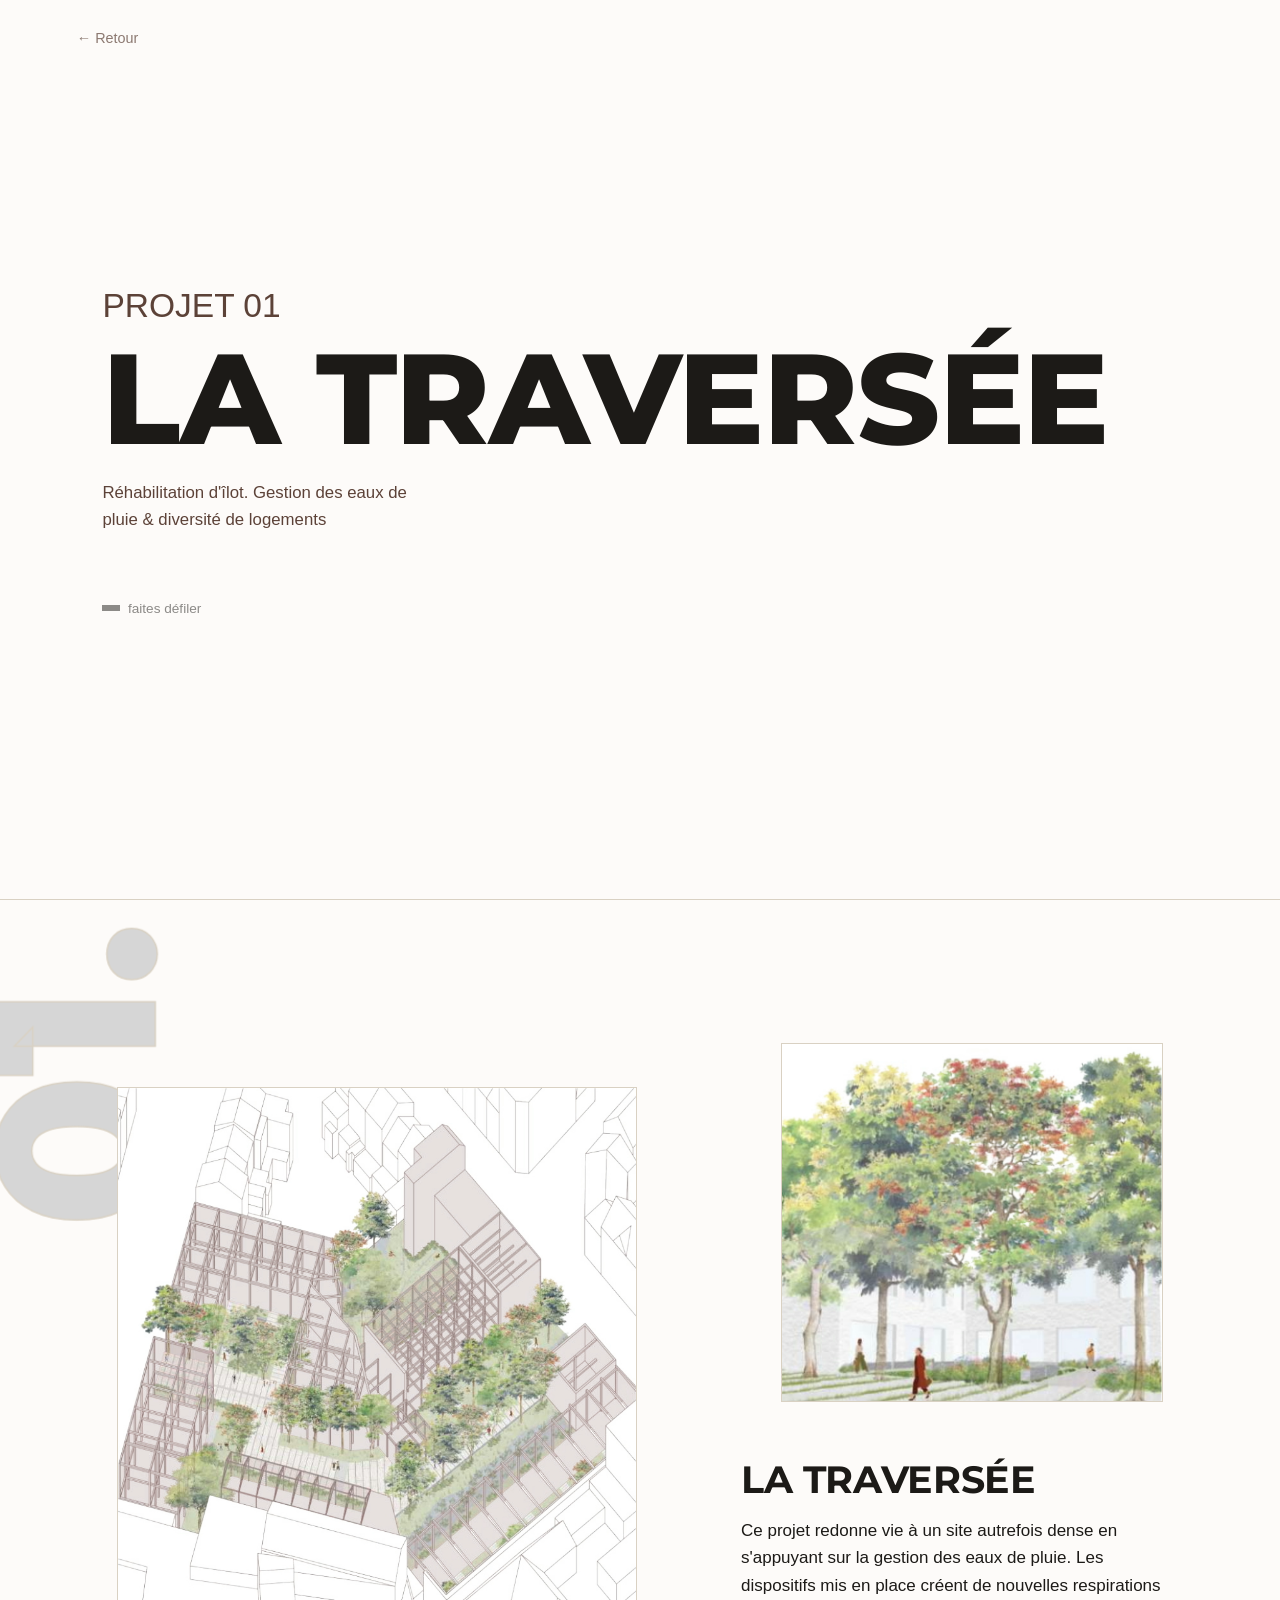
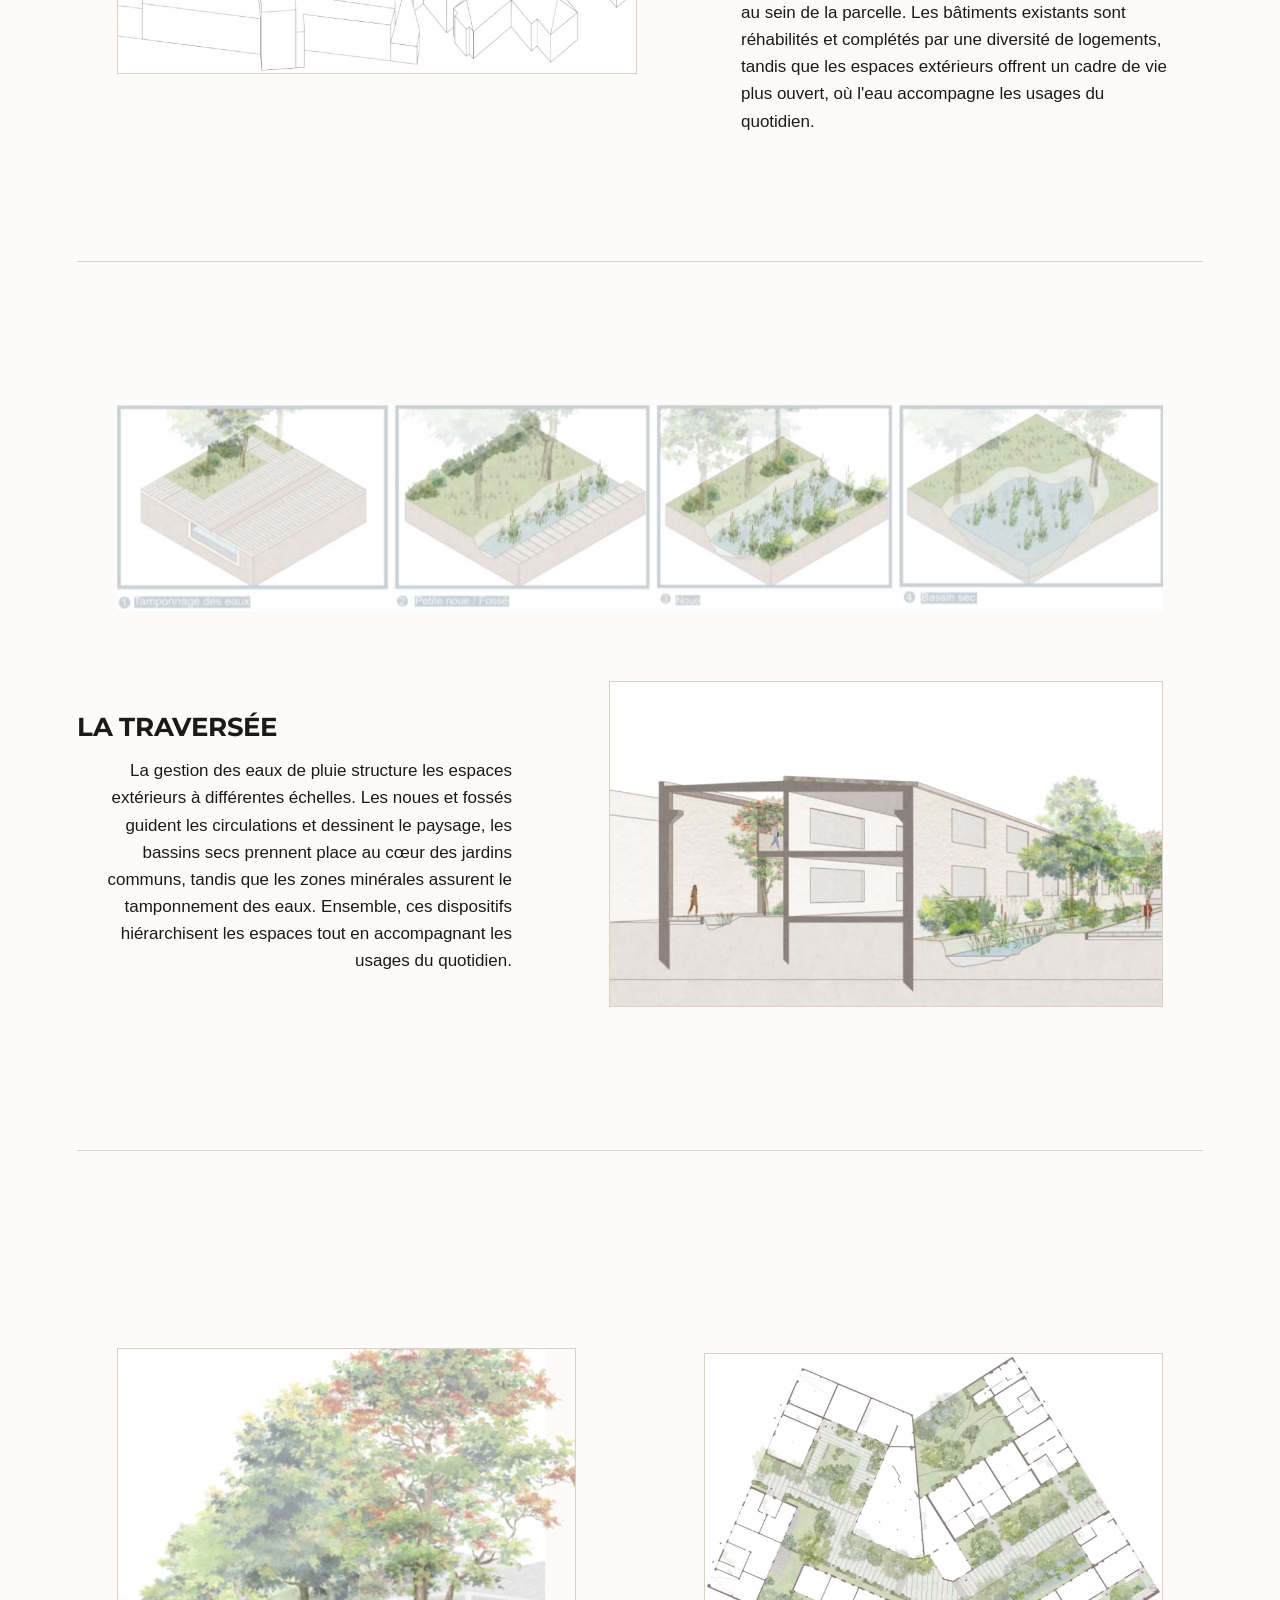
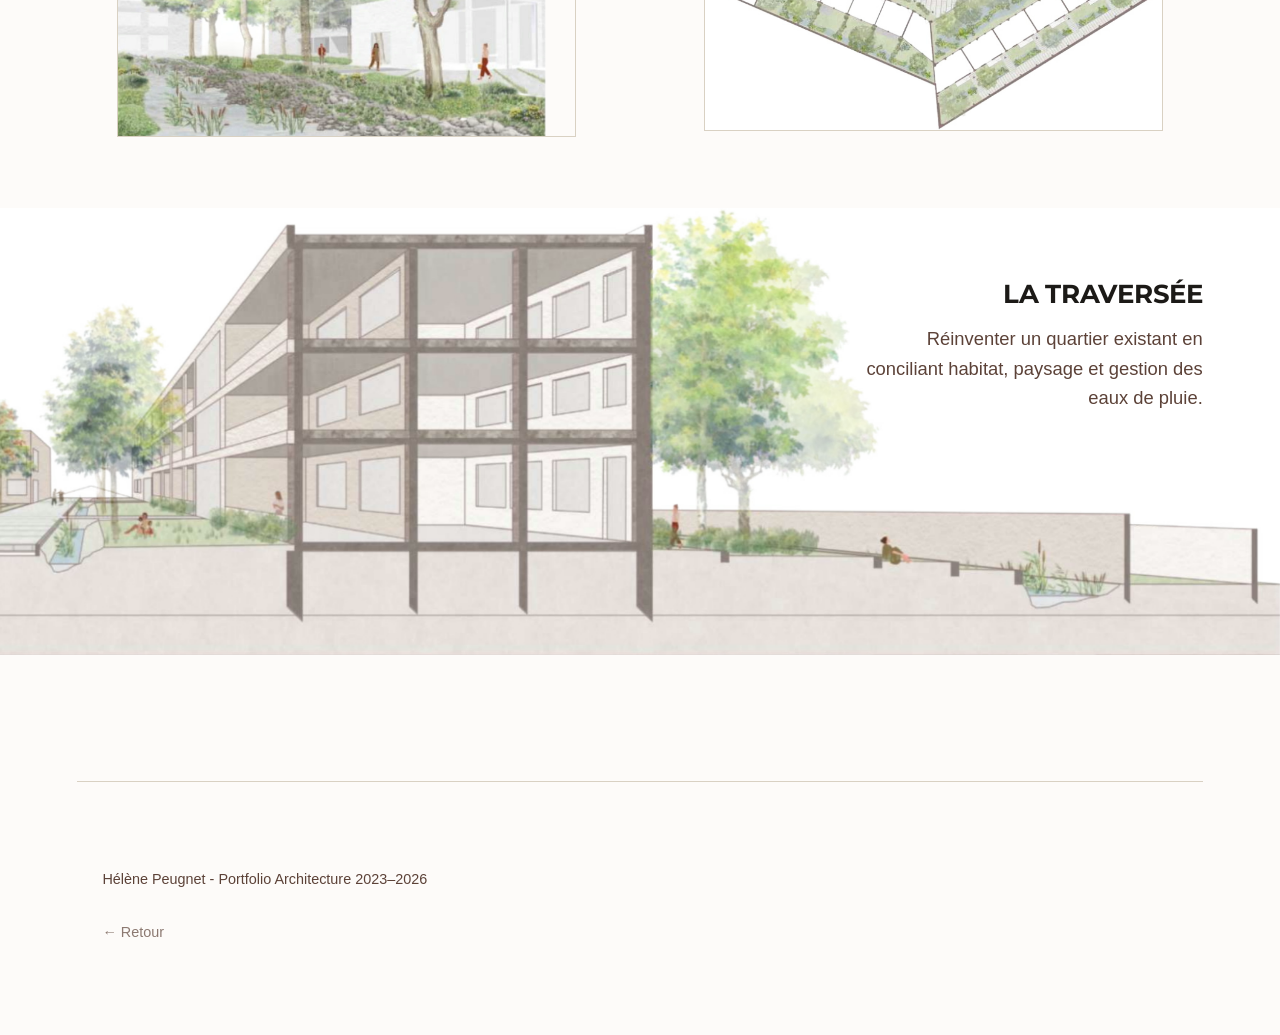
==== docs/projet-01.html @ 6276ecc7 "Add files via upload" ====
<!DOCTYPE html>
<html lang="fr">
<head>
<meta charset="UTF-8">
<meta name="viewport" content="width=device-width, initial-scale=1.0">
<title>La Traversée - Portfolio Hélène Peugnet</title>
<link rel="stylesheet" href="style.css">
</head>
<body>

  <a class="back-link" href="index.html">← Retour</a>

  <!-- En-tête de projet : point de départ de la séquence de scroll -->
  <header class="intro">
    <p class="intro__eyebrow">Projet 01</p>
    <h1 class="intro__title">La Traversée</h1>
    <p class="intro__meta">Réhabilitation d'îlot. Gestion des eaux de pluie &amp; diversité de logements</p>
    <div class="intro__scroll">faites défiler</div>
  </header>

  <main>

    <!-- ============ BLOC 1 — d'après la page 5 ============ -->
    <section class="block" id="bloc-1">
      <span class="block__number--corner reveal" aria-hidden="true">01.</span>

      <figure class="block__image block__image--large reveal reveal--left">
        <img src="assets/p01-axo.avif" alt="Vue axonométrique du projet La Traversée, bâtiments réhabilités entourés d'arbres et de coursives en bois">
      </figure>

      <div class="block__side">
        <figure class="block__image block__image--small reveal reveal--right">
          <img src="assets/p01-photo.avif" alt="Perspective d'une allée plantée entre les logements">
        </figure>

        <div class="block__text reveal reveal--right">
          <h2>La Traversée</h2>
          <p>Ce projet redonne vie à un site autrefois dense en s'appuyant sur la gestion des eaux de pluie. Les dispositifs mis en place créent de nouvelles respirations au sein de la parcelle. Les bâtiments existants sont réhabilités et complétés par une diversité de logements, tandis que les espaces extérieurs offrent un cadre de vie plus ouvert, où l'eau accompagne les usages du quotidien.</p>
        </div>
      </div>
    </section>

    <!-- ============ BLOC 2 — d'après la page 6 ============ -->
    <section class="block block--stacked" id="bloc-2">
      <figure class="block__image block__image--strip reveal reveal--left">
        <img src="assets/p01-strip.avif" alt="Quatre dispositifs de gestion des eaux de pluie : tamponnage, petite noue, noue, bassin sec">
      </figure>

      <div class="block__row"  style="grid-template-columns: 0.7fr 1fr;">
        <div class="block__text reveal reveal--left">
          <h2 class="small">La Traversée</h2>
          <p class="align-right">La gestion des eaux de pluie structure les espaces extérieurs à différentes échelles. Les noues et fossés guident les circulations et dessinent le paysage, les bassins secs prennent place au cœur des jardins communs, tandis que les zones minérales assurent le tamponnement des eaux. Ensemble, ces dispositifs hiérarchisent les espaces tout en accompagnant les usages du quotidien.</p>
        </div>

        <figure class="block__image reveal reveal--right">
          <img src="assets/p01-elev.avif" alt="Coupe perspective d'un bâtiment réhabilité avec structure bois et jardin en contrebas">
        </figure>
      </div>
    </section>

    <!-- ============ BLOC 3 — d'après la page 7 ============ -->
    <section class="block block--stacked" id="bloc-3">
      <div class="block__row">
        <figure class="block__image reveal reveal--left">
          <img src="assets/p01-persp.avif" alt="Perspective d'une noue paysagère plantée en bordure du bâtiment">
        </figure>

        <figure class="block__image reveal reveal--right">
          <img src="assets/p01-plan.avif" alt="Plan masse de l'îlot réhabilité montrant la répartition des logements et jardins">
        </figure>
      </div>

      <div class="block__row block__row--end block__row--feature">
        <div class="block__feature-wrap">
          <div class="block__feature-bg reveal reveal--up" role="img" aria-label="Coupe du bâtiment montrant les étages en surplomb de la noue plantée qui borde la rue"></div>
        </div>

        <div class="block__text block__text--tight reveal reveal--right align-right">
          <h2 class="small">La Traversée</h2>
          <p>Réinventer un quartier existant en conciliant habitat, paysage et gestion des eaux de pluie.</p>
        </div>
      </div>
    </section>

  </main>

  <footer class="outro">
    <p>Hélène Peugnet - Portfolio Architecture 2023–2026</p>
    <a class="back-link" href="index.html#projects">← Retour</a>
  </footer>

  <script src="script.js"></script>
</body>
</html>
---- docs/style.css ----
@import url('https://fonts.googleapis.com/css2?family=Montserrat:ital,wght@0,100..900;1,100..900&display=swap');

:root {
  --paper:      #fdfbf9;
  --paper-dim:  #efe9df;
  --ink:        #1c1a17;
  --mauve:      #8a6a5c;
  --mauve-dark: #5c4238;
  --sage:       #7c8a6e;
  --line:       #d9d1c3;
  --number:     #d6d6d6;
  --font-display: "Montserrat", sans-serif;
  --font-body:    "Work Sans", sans-serif;
}


* { box-sizing: border-box; }

html {
  scroll-behavior: smooth;
}

body {
  margin: 0;
  background: var(--paper);
  color: var(--ink);
  font-family: var(--font-body);
  font-size: 17px;
  line-height: 1.6;
}

img {
  display: block;
  max-width: 100%;
  height: auto;
}

/* ---------- En-tête de projet ---------- */
.intro {
  min-height: 100svh;
  display: flex;
  flex-direction: column;
  align-items: flex-start;
  justify-content: center;
  padding: 8vh 8vw;
  border-bottom: 1px solid var(--line);
}

.intro__eyebrow {
  font-family: var(--font-body);
  font-size:  clamp(0.95rem, 5vw, 2.095rem);
  text-transform: uppercase;
  color: var(--mauve-dark);
  margin: 0 0 0.5rem;
}

.intro__title {
  font-family: var(--font-display);
  font-weight: 800;
  font-size: clamp(3.5rem, 10vw, 8.5rem);
  text-transform: uppercase;
  line-height: 0.9;
  letter-spacing: -0.01em;
  margin: 0;
  color: var(--ink);
}

.intro__meta {
  max-width: 34ch;
  margin: 1.5rem 0 0;
  color: var(--mauve-dark);
  font-size: 1.05rem;
}

.intro__scroll {
  margin-top: 4rem;
  font-size: 0.85rem;
  color: var(--ink);
  opacity: 0.5;
  padding-left: 1.6rem;
  position: relative;
}

.intro__scroll::before {
  content: "";
  position: absolute;
  left: 0;
  top: 0.54em;
  width: 1.1rem;
  height: 6px;
  background: currentColor;
}

/* ---------- Structure générale des blocs ---------- */
main {
  max-width: 1400px;
  margin: 0 auto;
  padding: 0 6vw;
}

.block {
  position: relative;
  padding: 14vh 0;
  display: grid;
  grid-template-columns: 1.3fr 1fr;
  gap: 4rem;
  align-items: center;
  border-bottom: 1px solid var(--line);
}

.block--stacked {
  display: block;
}

.block__row {
  display: grid;
  grid-template-columns: 1fr 1fr;
  gap: 3rem;
  align-items: center;
  margin-top: 6vh;
}

.block__row--end {
  align-items: start;
}

.block__side {
  display: flex;
  flex-direction: column;
  gap: 2.5rem;
}

/* Bloc 2 (projet 02) : image verticale à gauche, image + texte empilés à droite */
.block--dual {
  grid-template-columns: 0.85fr 1.15fr;
  align-items: stretch;
}

.block__col {
  display: flex;
  flex-direction: column;
  gap: 2.5rem;
}

/* Image qui occupe toute la hauteur disponible, que ce soit un item de grille étirée (.block--*) ou un enfant flex (.block__col) */
.block__image--tall {
  flex: 1;
  height: 100%;
}

.block__image--tall img {
  height: 100%;
  object-fit: cover;
}

/* Bloc 3 (projet 02) : titre + image verticale à gauche, image large + (numéro/image) à droite */
.block--trio {
  grid-template-columns: 0.6fr 1.4fr;
  align-items: stretch;
}

/* Bloc 3 (projet 03) : titre + numéro puis image à gauche, deux images empilées à droite */
.block--trio-rev {
  align-items: stretch;
}

.block__row--numeral {
  display: flex;
  align-items: flex-end;
  gap: 2rem;
}

.block__row--numeral .block__image {
  flex: 1;
}

/* Bloc 3 (projet 07) : image + texte + image alignés sur une même ligne */
.block__row--triple {
  display: flex;
  align-items: center;
  gap: 2.5rem;
}

.block__row--triple .block__image {
  flex: 1;
}

.block__row--triple .block__text {
  flex: 0 1 26ch;
}

/* Titre superposé en haut à gauche d'une image pleine largeur */
.block__overlay {
  position: relative;
  margin-top: 6vh;
}

.block__overlay .block__text {
  position: absolute;
  top: 2rem;
  left: 0;
  z-index: 1;
  margin: 0;
}

/* ---------- Images ---------- */
.block__image img {
  width: 100%;
  border: 1px solid var(--line);
}

.block__image--strip img,
.block__image--wide img {
  border: none;
}

/* Bloc 3 : image de coupe en arrière-plan, en débord plein écran */
.block__feature-wrap {
  grid-column: 1 / -1;
  grid-row: 1;
  position: relative;
  width: 100vw;
  margin-left: calc(50% - 50vw);
  aspect-ratio: 1796 / 627;
  overflow: hidden;
}

.block__feature-bg {
  position: absolute;
  inset: 0;
  background-image: url('assets/p01-coupe.avif');
  background-size: cover;
  background-position: center;
}

.block__row--feature .block__text {
  grid-column: 2;
  grid-row: 1;
  position: relative;
  z-index: 1;
  align-self: start;
  justify-self: end;
  margin-top: 8vh;
}

/* ---------- Textes ---------- */
.block__text h2,
.intro__title {
  font-family: var(--font-display);
}

.block__text h2 {
  font-weight: 700;
  font-size: clamp(1.8rem, 3vw, 2.6rem);
  margin: 0 0 1rem;
  letter-spacing: -0.01em;
  line-height: 1.1;/* interligne */
  text-transform: uppercase;
}

.block__text .small {
  font-size: clamp(1.6rem, 2vw, 2.1rem);
}

.block__text p {
  margin: 0;
  max-width: 46ch;
  color: var(--ink);
}

.block__text--tight p {
  max-width: 34ch;
  font-size: 1.15rem;
  color: var(--mauve-dark);
}

.align-right {
   text-align: right;
}

.block__number {
  display: block;
  font-family: var(--font-display);
  font-weight: 800;
  font-size: clamp(4rem, 8vw, 7rem);
  color: var(--number);
  -webkit-text-stroke: 1.5px var(--line);
  line-height: 1;
  margin-bottom: 1rem;
}

/* Numéro géant en biais (90°), ancré tout à gauche et en arrière-plan du Bloc 1 */
.block__number--corner {
  position: absolute;
  top: 5rem;
  left: -12vw;
  z-index: -1;
  display: block;
  font-family: var(--font-display);
  font-weight: 800;
  font-size: clamp(7rem, 22vw, 14rem);
  line-height: 0.85;
  color: var(--number);
  -webkit-text-stroke: 1.5px var(--line);
  margin: 0;
  pointer-events: none;
  transform-origin: center center;
}

/* Variante : numéro ancré en bas du bloc plutôt qu'en haut */
.block__number--corner--low {
  top: auto;
  bottom: 2rem;
}

/* ---------- Lien retour (pages projet) ---------- */
.back-link {
  position: absolute;
  top: 3vh;
  left: 6vw;
  z-index: 1;
  color: var(--mauve-dark);
  font-family: var(--font-body);
  font-size: 0.9rem;
  text-decoration: none;
  opacity: 0.7;
  transition: opacity 0.3s ease;
}

.back-link:hover {
  opacity: 1;
}

/* ---------- Grille de projets (accueil) ---------- */
.projects {
  padding: 10vh 0 14vh;
  display: grid;
  grid-template-columns: repeat(4, 1fr);
  gap: 3.5rem 2.5rem;
}

.card-spacer {
  display: block;
}

.card {
  display: flex;
  flex-direction: column;
  color: inherit;
  text-decoration: none;
  transition: transform 0.5s ease, opacity 0.5s ease;
}

.card:hover {
  transform: translateY(-0.4rem);
}

.card__media {
  margin: 0;
  aspect-ratio: 4 / 3;
  overflow: hidden;
  border: 1px solid var(--line);
}

.card__media img {
  width: 100%;
  height: 100%;
  object-fit: cover;
  transition: transform 0.6s ease;
}

.card:hover .card__media img {
  transform: scale(1.04);
}

.card__media--placeholder {
  display: flex;
  align-items: center;
  justify-content: center;
  background: var(--paper-dim);
  border: 1px dashed var(--line);
  color: var(--mauve-dark);
  font-size: 0.9rem;
}

.card__body {
  padding-top: 1.2rem;
}

.card__number {
  display: block;
  font-family: var(--font-display);
  font-weight: 800;
  font-size: 1.1rem;
  color: var(--number);
  margin-bottom: 0.3rem;
  
}

.card__title {
  font-family: var(--font-display);
  font-weight: 700;
  font-size: clamp(1.4rem, 2.4vw, 0.9rem);
  margin: 0 0 0.4rem;
  letter-spacing: -0.01em;
  line-height: 1.1;
  text-transform: uppercase;
}

.card__desc {
  margin: 0;
  max-width: 40ch;
  color: var(--mauve-dark);
  font-size: 0.98rem;
}

/* ---------- Emplacements image en attente (pages projet placeholder) ---------- */
.placeholder-media {
  display: flex;
  align-items: center;
  justify-content: center;
  min-height: 220px;
  background: var(--paper-dim);
  border: 1px dashed var(--line) !important;
  color: var(--mauve-dark);
  font-size: 0.9rem;
}

.placeholder-media img {
  display: none;
}

/* ---------- Pied de page ---------- */
.outro {
  padding: 8vh 8vw 10vh;
  color: var(--mauve-dark);
  font-size: 0.9rem;
}

.outro .back-link {
  position: static;
  display: inline-block;
  margin-top: 1rem;
}

/* ==========================================================================
   Animation au scroll : fondu + glissement depuis la gauche ou la droite.
   La classe .is-visible est ajoutée par script.js via IntersectionObserver.
   ========================================================================== */
.reveal {
  opacity: 0;
  transition: opacity 0.9s ease, transform 0.9s ease;
  will-change: transform, opacity;
}

.reveal--left  { transform: translateX(-4.5rem); }
.reveal--right { transform: translateX(4.5rem); }
.reveal--up    { transform: translateY(4rem); }

.reveal.is-visible {
  opacity: 1;
  transform: translateX(0);
}

.reveal.reveal--up.is-visible {
  transform: translateY(0);
}

/* Le numéro en biais garde son inclinaison tout en glissant vers sa position,
   avec une seconde de retard sur les autres animations du bloc */
.reveal.block__number--corner {
  transform: translateX(-4.5rem) rotate(-90deg);
  transition-delay: 0.2s;
}

.reveal.block__number--corner.is-visible {
  transform: translateX(0) rotate(-90deg);
}

@media (prefers-reduced-motion: reduce) {
  .reveal {
    transition: opacity 0.4s ease;
    transform: none !important;
  }

  .reveal.block__number--corner {
    transform: rotate(-90deg) !important;
  }
}

/* ---------- Responsive ---------- */
@media (max-width: 1200px) and (min-width: 861px) {
  .projects {
    grid-template-columns: repeat(2, 1fr);
  }

  .card-spacer {
    display: none;
  }
}

@media (max-width: 860px) {
  .block {
    grid-template-columns: 1fr;
    gap: 2.5rem;
    padding: 8vh 0;
  }

  .block__row {
    grid-template-columns: 1fr;
    gap: 2rem;
  }

  .block__row--numeral {
    flex-direction: column;
    align-items: flex-start;
  }

  .block__row--triple {
    flex-direction: column;
    align-items: stretch;
  }

  .block__row--triple .block__text {
    flex-basis: auto;
  }

  .block__feature-wrap,
  .block__row--feature .block__text {
    grid-column: 1;
    grid-row: auto;
  }

  .block__number--corner {
    top: 7rem;
    left: -4vw;
    font-size: clamp(5rem, 26vw, 8rem);
  }

  .intro {
    padding: 10vh 6vw;
  }

  .projects {
    grid-template-columns: 1fr;
    gap: 2.5rem;
    padding: 6vh 0 10vh;
  }

  .card-spacer {
    display: none;
  }

  .back-link {
    top: 2vh;
    left: 5vw;
  }
}
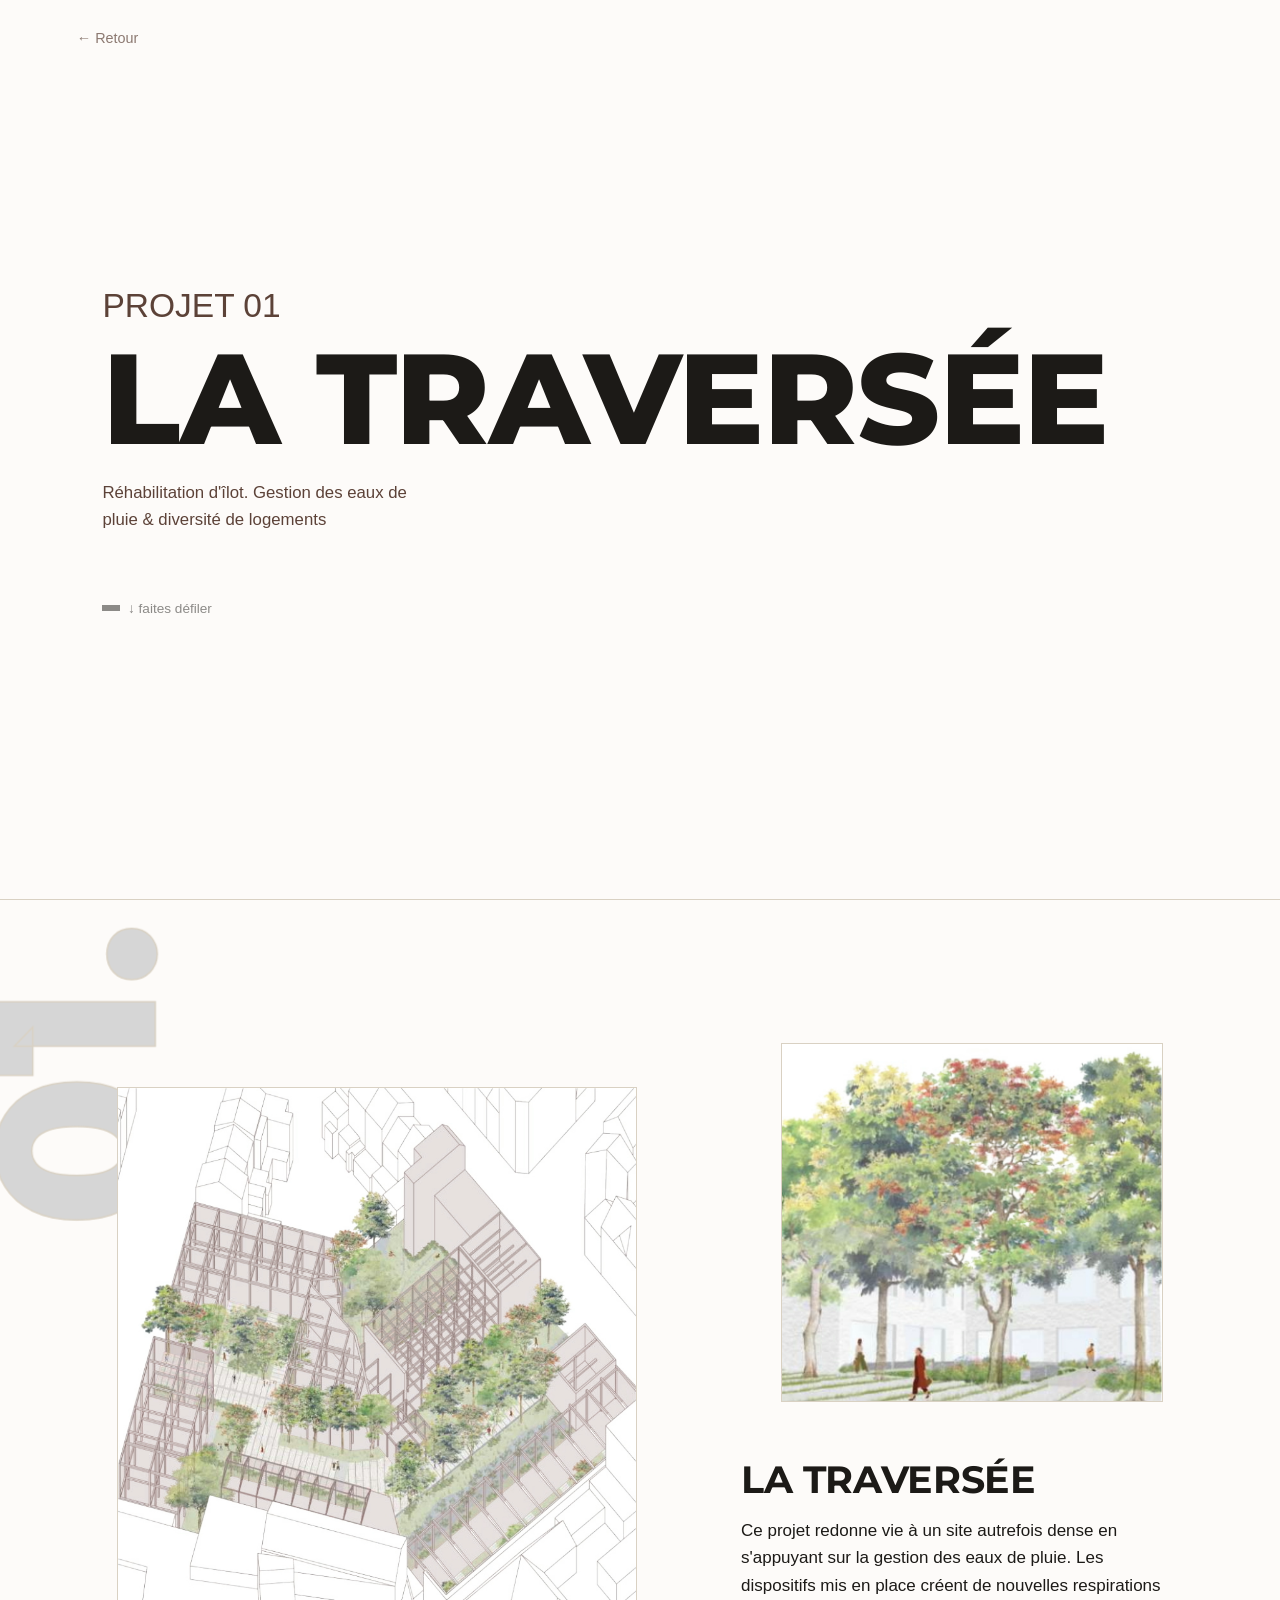
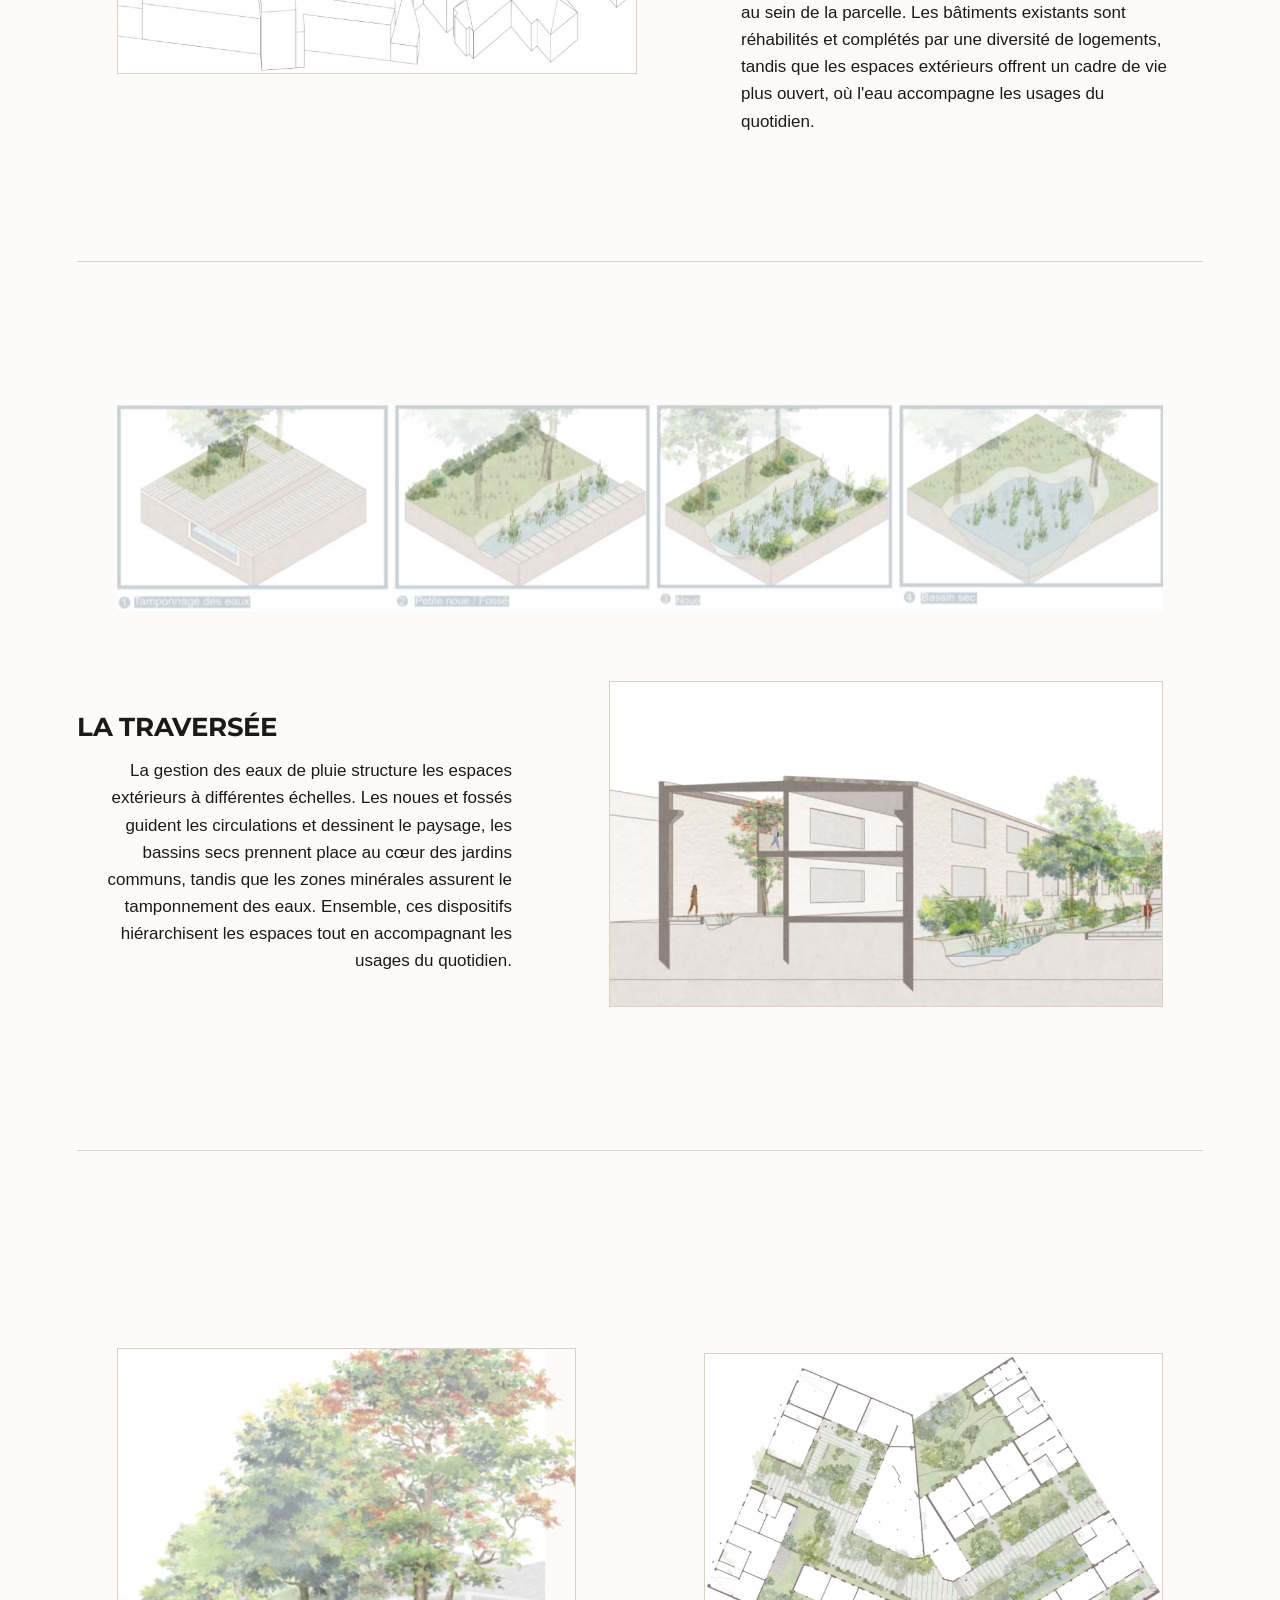
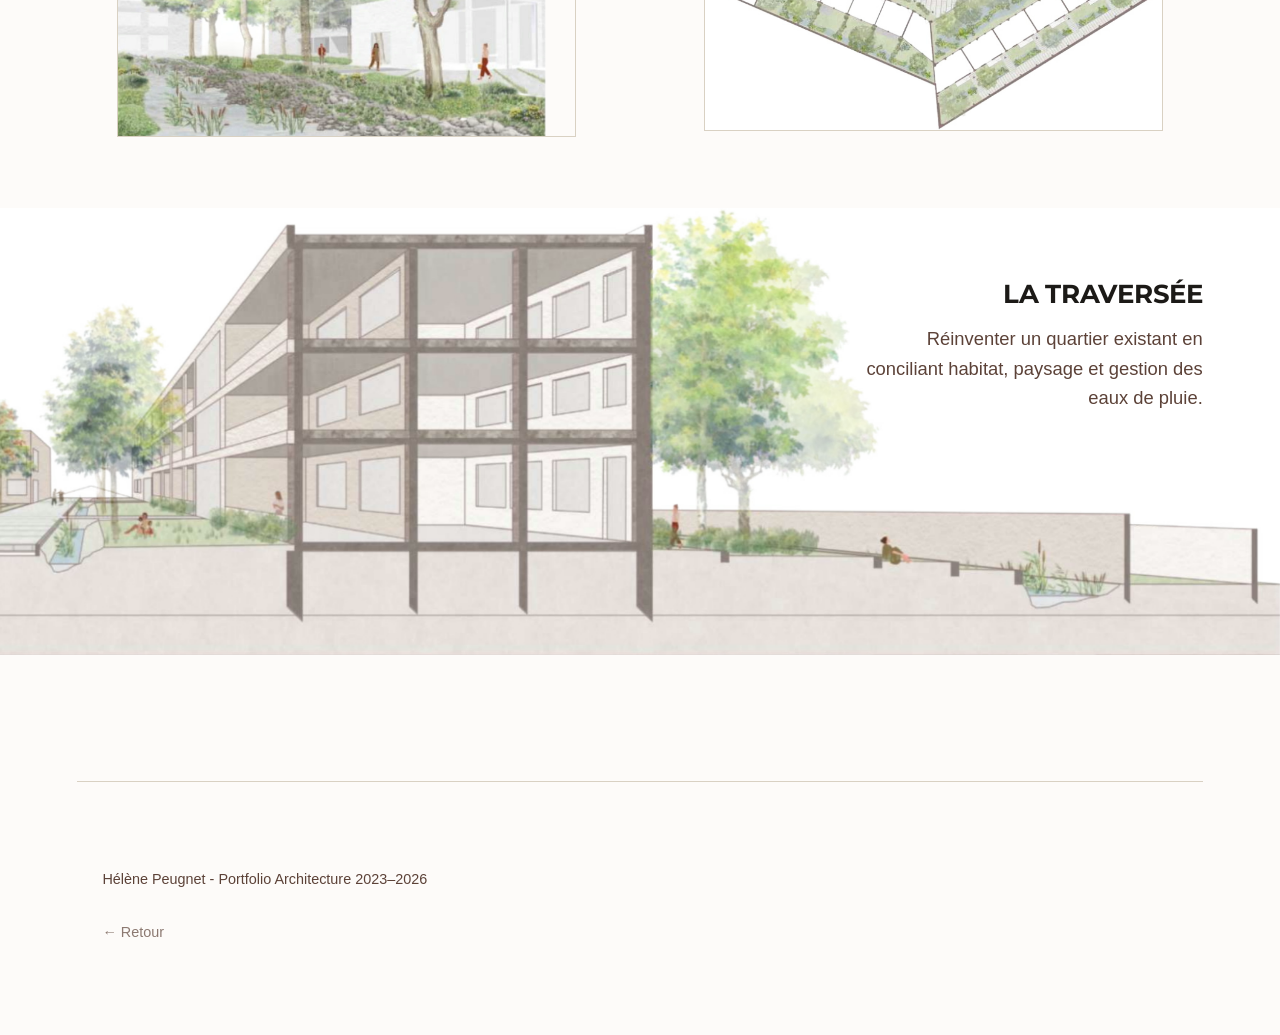
==== commit 5fe03161: "Add files via upload" ====
--- a/docs/projet-01.html
+++ b/docs/projet-01.html
@@ -15,7 +15,7 @@
     <p class="intro__eyebrow">Projet 01</p>
     <h1 class="intro__title">La Traversée</h1>
     <p class="intro__meta">Réhabilitation d'îlot. Gestion des eaux de pluie &amp; diversité de logements</p>
-    <div class="intro__scroll">faites défiler</div>
+    <div class="intro__scroll"> ↓ faites défiler</div>
   </header>
 
   <main>
